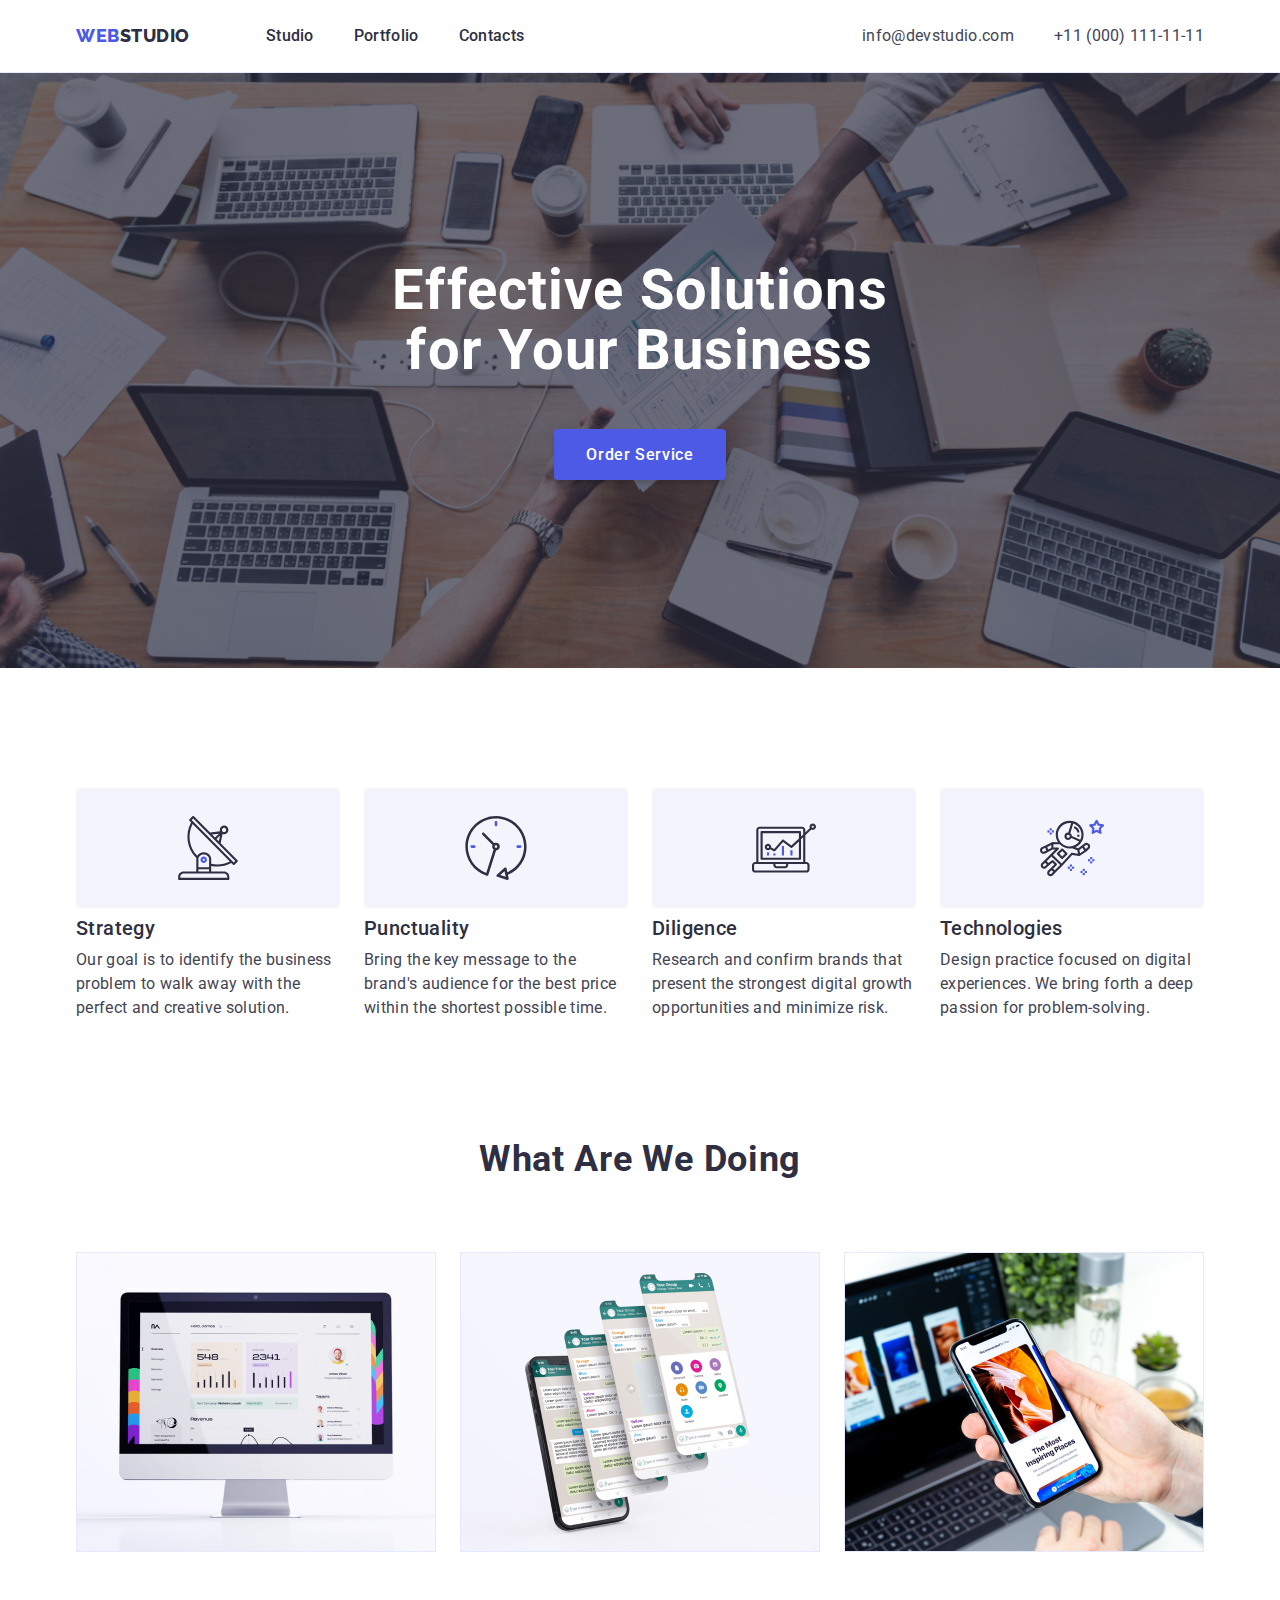
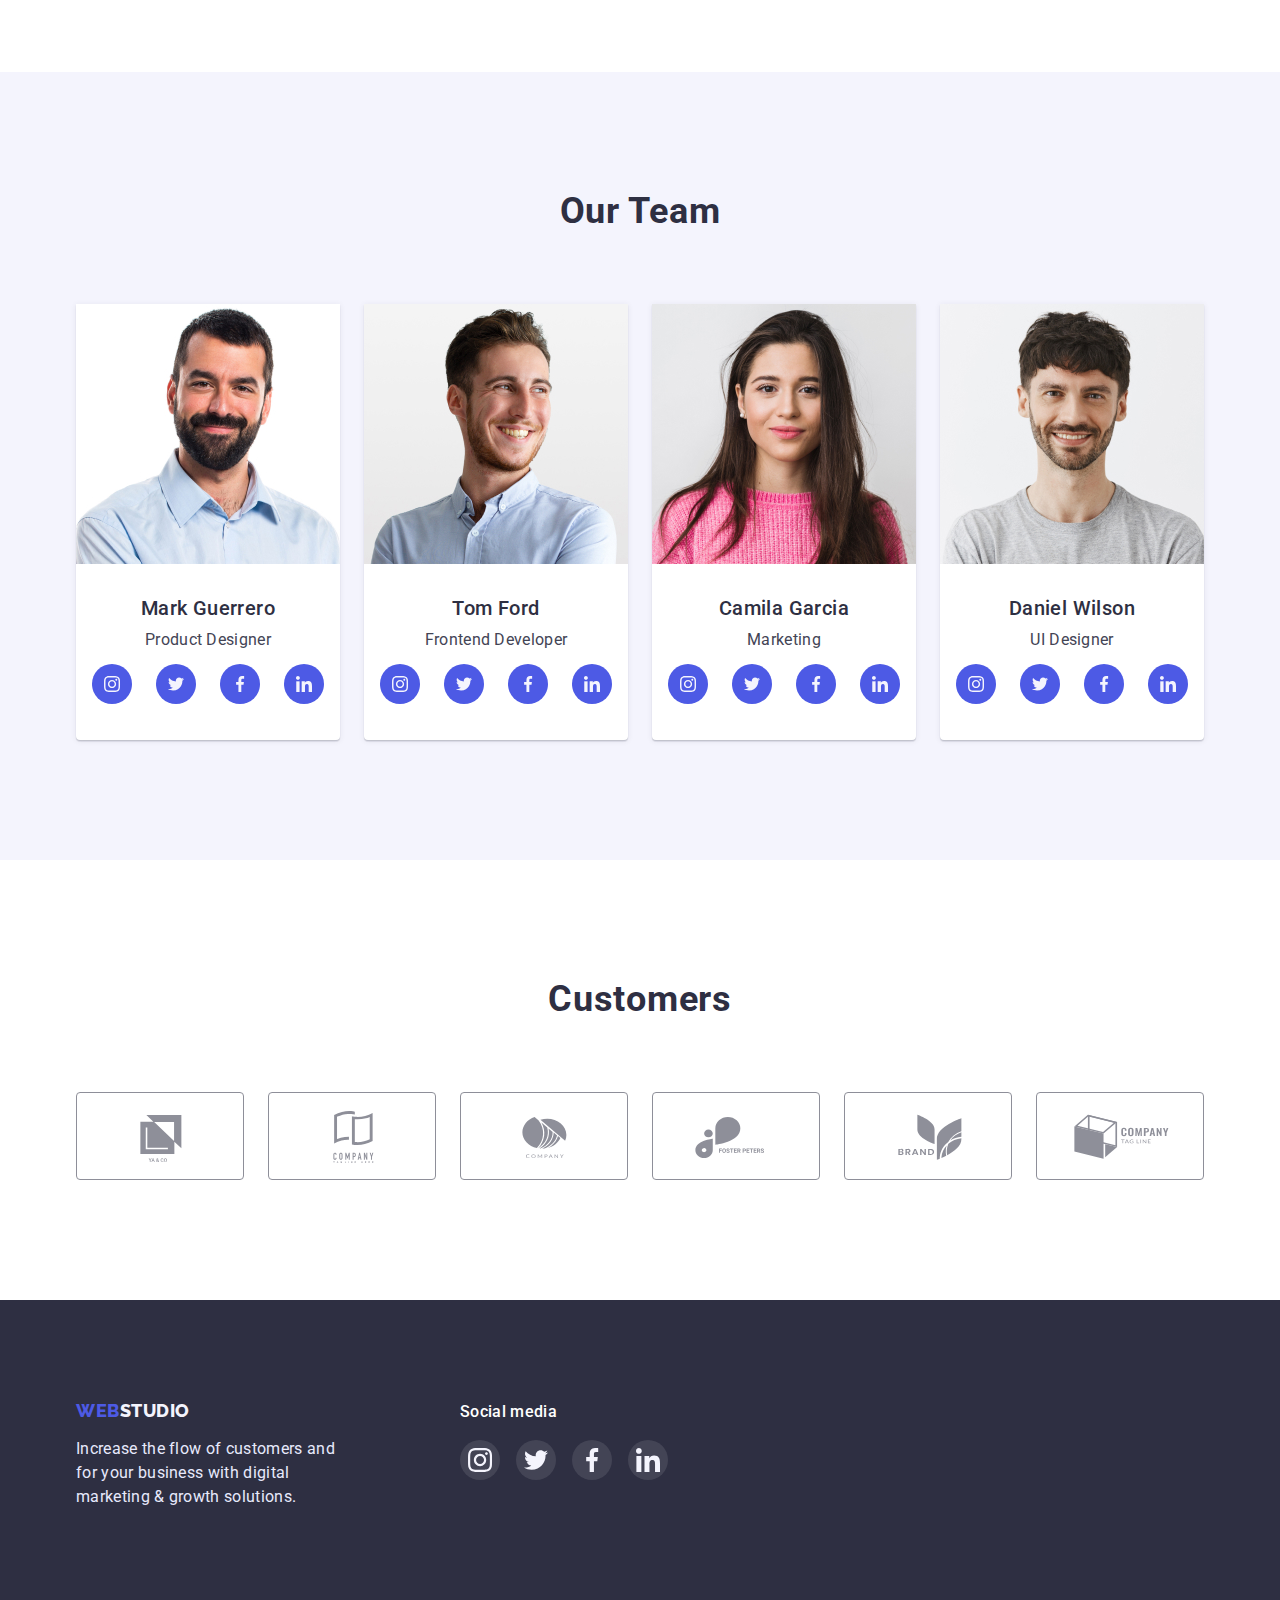
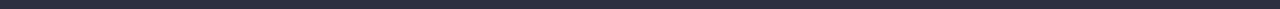
==== index.html @ 02fd0c1c "added blue overlay in cards" ====
<!DOCTYPE html>
<html lang="en">
  <head>
    <meta charset="UTF-8" />
    <meta http-equiv="X-UA-Compatible" content="IE=edge" />
    <meta name="viewport" content="width=device-width, initial-scale=1.0" />
    <title>WebStudio</title>
    <link rel="stylesheet" href="./css/normalize.css" />
    <link rel="preconnect" href="https://fonts.googleapis.com" />
    <link rel="preconnect" href="https://fonts.gstatic.com" crossorigin />
    <link
      href="https://fonts.googleapis.com/css2?family=Raleway:wght@700&family=Roboto:wght@400;500;700;900&display=swap"
      rel="stylesheet"
    />
    <link rel="stylesheet" href="./css/styles.css" />
  </head>

  <body>
    <!-- HEADER -->
    <header class="header">
      <div class="container">
        <nav class="navigation">
          <a class="logo link" href="./index.html">
            <span class="logo-web">Web</span>Studio</a
          >
          <ul class="menu list">
            <li class="menu-item">
              <a class="menu-link link" href="./index.html">Studio</a>
            </li>
            <li class="menu-item">
              <a class="menu-link link" href="./portfolio.html">Portfolio</a>
            </li>
            <li class="menu-item">
              <a class="menu-link link" href="">Contacts</a>
            </li>
          </ul>

          <ul class="contact-block list">
            <li class="contact-item">
              <a class="contact-mail link" href="mailto:info@devstudio.com"
                >info@devstudio.com</a
              >
            </li>
            <li class="contact-item">
              <a class="contact-number link" href="tel:+11(000)111-11-11"
                >+11 (000) 111-11-11</a
              >
            </li>
          </ul>
        </nav>
      </div>
    </header>

    <main>
      <!-- HERO -->
      <section class="hero">
        <div class="container">
          <h1 class="hero-title">Effective Solutions for Your Business</h1>
          <button class="hero-btn" type="button">Order Service</button>
        </div>
      </section>

      <!--Section 1 Description-->
      <section class="description">
        <div class="container">
          <ul class="main-description list">
            <li class="block-description">
              <h3 class="main-description-title">Strategy</h3>
              <p class="text-description">
                Our goal is to identify the business problem to walk away with
                the perfect and creative solution.
              </p>
            </li>
            <li class="block-description">
              <h3 class="main-description-title">Punctuality</h3>
              <p class="text-description">
                Bring the key message to the brand's audience for the best price
                within the shortest possible time.
              </p>
            </li>
            <li class="block-description">
              <h3 class="main-description-title">Diligence</h3>
              <p class="text-description">
                Research and confirm brands that present the strongest digital
                growth opportunities and minimize risk.
              </p>
            </li>
            <li class="block-description">
              <h3 class="main-description-title">Technologies</h3>
              <p class="text-description">
                Design practice focused on digital experiences. We bring forth a
                deep passion for problem-solving.
              </p>
            </li>
          </ul>
        </div>
      </section>

      <!--Section 2 What are we doing-->
      <section class="function">
        <div class="container">
          <h2 class="fuction-title">What are we doing</h2>
          <ul class="functin-list list">
            <li class="function-description">
              <img
                src="./images/img1.jpg"
                alt="Monitor"
                width="360"
                height="300"
              />
            </li>
            <li class="function-description">
              <img
                src="./images/img2.jpeg"
                alt="Mobile app"
                width="360"
                height="300"
              />
            </li>
            <li class="function-description">
              <img
                src="./images/img3.jpeg"
                alt="The Most Inspiring Place"
                width="360"
                height="300"
              />
            </li>
          </ul>
        </div>
      </section>

      <!--Section 3  Our Team-->
      <section class="team">
        <div class="container">
          <h2 class="team-title">Our Team</h2>
          <ul class="team-list list">
            <li class="team-block">
              <img
                src="./images/img4.jpeg"
                alt="Mark Guerrero"
                width="264"
                height="260"
              />
              <h3 class="team-name">Mark Guerrero</h3>
              <p class="team-post">Product Designer</p>
              <ul class="team-soc-list list">
                <li class="team-soc-item">
                  <a href="#" class="team-soc-link link">
                    <svg class="team-soc-icon" weight="16" height="16">
                      <use href="./images/sprite.svg#icon-instagram"></use>
                    </svg>
                  </a>
                </li>
                <li class="team-soc-item">
                  <a href="#" class="team-soc-link link">
                    <svg class="team-soc-icon" weight="16" height="16">
                      <use href="./images/sprite.svg#icon-twitter"></use>
                    </svg>
                  </a>
                </li>
                <li class="team-soc-item">
                  <a href="#" class="team-soc-link link">
                    <svg class="team-soc-icon" weight="16" height="16">
                      <use href="./images/sprite.svg#icon-facebook"></use>
                    </svg>
                  </a>
                </li>
                <li class="team-soc-item">
                  <a href="#" class="team-soc-link link">
                    <svg class="team-soc-icon" weight="16" height="16">
                      <use href="./images/sprite.svg#icon-linkedin"></use>
                    </svg>
                  </a>
                </li>
              </ul>
            </li>
            <li class="team-block">
              <img
                src="./images/img5.jpeg"
                alt="Tom Ford"
                width="264"
                height="260"
              />
              <h3 class="team-name">Tom Ford</h3>
              <p class="team-post">Frontend Developer</p>
              <ul class="team-soc-list list">
                <li class="team-soc-item">
                  <a href="#" class="team-soc-link link">
                    <svg class="team-soc-icon" weight="16" height="16">
                      <use href="./images/sprite.svg#icon-instagram"></use>
                    </svg>
                  </a>
                </li>
                <li class="team-soc-item">
                  <a href="#" class="team-soc-link link">
                    <svg class="team-soc-icon" weight="16" height="16">
                      <use href="./images/sprite.svg#icon-twitter"></use>
                    </svg>
                  </a>
                </li>
                <li class="team-soc-item">
                  <a href="#" class="team-soc-link link">
                    <svg class="team-soc-icon" weight="16" height="16">
                      <use href="./images/sprite.svg#icon-facebook"></use>
                    </svg>
                  </a>
                </li>
                <li class="team-soc-item">
                  <a href="#" class="team-soc-link link">
                    <svg class="team-soc-icon" weight="16" height="16">
                      <use href="./images/sprite.svg#icon-linkedin"></use>
                    </svg>
                  </a>
                </li>
              </ul>
            </li>
            <li class="team-block">
              <img
                src="./images/img6.jpeg"
                alt="Camila Garcia"
                width="264"
                height="260"
              />
              <h3 class="team-name">Camila Garcia</h3>
              <p class="team-post">Marketing</p>
              <ul class="team-soc-list list">
                <li class="team-soc-item">
                  <a href="#" class="team-soc-link link">
                    <svg class="team-soc-icon" weight="16" height="16">
                      <use href="./images/sprite.svg#icon-instagram"></use>
                    </svg>
                  </a>
                </li>
                <li class="team-soc-item">
                  <a href="#" class="team-soc-link link">
                    <svg class="team-soc-icon" weight="16" height="16">
                      <use href="./images/sprite.svg#icon-twitter"></use>
                    </svg>
                  </a>
                </li>
                <li class="team-soc-item">
                  <a href="#" class="team-soc-link link">
                    <svg class="team-soc-icon" weight="16" height="16">
                      <use href="./images/sprite.svg#icon-facebook"></use>
                    </svg>
                  </a>
                </li>
                <li class="team-soc-item">
                  <a href="#" class="team-soc-link link">
                    <svg class="team-soc-icon" weight="16" height="16">
                      <use href="./images/sprite.svg#icon-linkedin"></use>
                    </svg>
                  </a>
                </li>
              </ul>
            </li>
            <li class="team-block">
              <img
                src="./images/img7.jpeg"
                alt="Daniel Wilson"
                width="264"
                height="260"
              />
              <h3 class="team-name">Daniel Wilson</h3>
              <p class="team-post">UI Designer</p>
              <ul class="team-soc-list list">
                <li class="team-soc-item">
                  <a href="#" class="team-soc-link link">
                    <svg class="team-soc-icon" weight="16" height="16">
                      <use href="./images/sprite.svg#icon-instagram"></use>
                    </svg>
                  </a>
                </li>
                <li class="team-soc-item">
                  <a href="#" class="team-soc-link link">
                    <svg class="team-soc-icon" weight="16" height="16">
                      <use href="./images/sprite.svg#icon-twitter"></use>
                    </svg>
                  </a>
                </li>
                <li class="team-soc-item">
                  <a href="#" class="team-soc-link link">
                    <svg class="team-soc-icon" weight="16" height="16">
                      <use href="./images/sprite.svg#icon-facebook"></use>
                    </svg>
                  </a>
                </li>
                <li class="team-soc-item">
                  <a href="#" class="team-soc-link link">
                    <svg class="team-soc-icon" weight="16" height="16">
                      <use href="./images/sprite.svg#icon-linkedin"></use>
                    </svg>
                  </a>
                </li>
              </ul>
            </li>
          </ul>
        </div>
      </section>

      <!--Section 4  CUSTOMERS-->
      <section class="customer">
        <div class="container">
          <h2 class="customer-title">Customers</h2>
          <ul class="customer-list-company list">
            <li class="customer-list-item">
              <a href="#" class="customer-link-company">
                <svg class="customer-icon" width="104" height="56">
                  <use href="./images/sprite.svg#icon-ya-co"></use>
                </svg>
              </a>
            </li>
            <li class="customer-list-item">
              <a href="#" class="customer-link-company">
                <svg class="customer-icon" width="104" height="56">
                  <use href="./images/sprite.svg#icon-tagline"></use>
                </svg>
              </a>
            </li>
            <li class="customer-list-item">
              <a href="#" class="customer-link-company">
                <svg class="customer-icon" width="104" height="56">
                  <use href="./images/sprite.svg#icon-company"></use>
                </svg>
              </a>
            </li>
            <li class="customer-list-item">
              <a href="#" class="customer-link-company">
                <svg class="customer-icon" width="104" height="56">
                  <use href="./images/sprite.svg#icon-foster-peters"></use>
                </svg>
              </a>
            </li>
            <li class="customer-list-item">
              <a href="#" class="customer-link-company">
                <svg class="customer-icon" width="104" height="56">
                  <use href="./images/sprite.svg#icon-brand"></use>
                </svg>
              </a>
            </li>
            <li class="customer-list-item">
              <a href="#" class="customer-link-company">
                <svg class="customer-icon" width="104" height="56">
                  <use href="./images/sprite.svg#icon-tag-line"></use>
                </svg>
              </a>
            </li>
          </ul>
        </div>
      </section>
    </main>

    <!--Footer-->
    <footer class="footer">
      <div class="container">
        <div>
          <a class="logo-footer link" href="./index.html">
            <span class="logo-web">Web</span>Studio
          </a>
          <p class="footer-text">
            Increase the flow of customers and for your business with digital
            marketing & growth solutions.
          </p>
        </div>

        <div class="social-media">
          <h3 class="social-media-title">Social media</h3>
          <ul class="footer-soc-list list">
            <li class="footer-soc-item">
              <a href="#" class="footer-soc-link link">
                <svg class="footer-soc-icon" weight="24" height="24">
                  <use href="./images/sprite.svg#icon-instagram"></use>
                </svg>
              </a>
            </li>
            <li class="footer-soc-item">
              <a href="#" class="footer-soc-link link">
                <svg class="footer-soc-icon" weight="24" height="24">
                  <use href="./images/sprite.svg#icon-twitter"></use>
                </svg>
              </a>
            </li>
            <li class="footer-soc-item">
              <a href="#" class="footer-soc-link link">
                <svg class="footer-soc-icon" weight="24" height="24">
                  <use href="./images/sprite.svg#icon-facebook"></use>
                </svg>
              </a>
            </li>
            <li class="footer-soc-item">
              <a href="#" class="footer-soc-link link">
                <svg class="footer-soc-icon" weight="24" height="24">
                  <use href="./images/sprite.svg#icon-linkedin"></use>
                </svg>
              </a>
            </li>
          </ul>
        </div>
      </div>
    </footer>
  </body>
</html>
---- css/styles.css ----
:root {
  --accent-color: #4d5ae5;
  --title-color: #2e2f42;
  --main-text-color: #434455;
  --accent-light-color: #ffffff;
}

* {
  margin: 0;
  padding: 0;
  box-sizing: border-box;
}

body {
  font-family: "Roboto", sans-serif;
  color: var(--title-color);
  font-weight: 700;
}

h1,
h2,
h3,
h4,
p {
  margin: 0;
}

ul {
  margin: 0;
  padding-left: 0;
}

img {
  display: block;
}
button {
  cursor: pointer;
}

.container {
  width: 1158px;
  padding-left: 15px;
  padding-right: 15px;
  margin: 0 auto;
}

.link {
  display: inline-block;
  text-decoration: none;
}

/*-------- HEDER -------- */
.header {
  padding-top: 24px;
  padding-bottom: 24px;

  border-bottom: 1px solid #e7e9fc;
}

.navigation {
  display: flex;
  align-items: center;
}

.navigation ul {
  display: flex;
}

.logo {
  margin-right: 76px;

  font-family: "Raleway";
  font-weight: 800;
  font-size: 18px;
  line-height: 1.33;
  letter-spacing: 0.03em;
  text-transform: uppercase;
  color: var(--title-color);
}
.logo-web {
  color: var(--accent-color);
}

.menu-item:not(:last-child) {
  margin-right: 40px;
}

.menu-link {
  font-weight: 500;
  font-size: 16px;
  line-height: 1.5;
  letter-spacing: 0.02em;
  color: var(--title-color);
}

.menu-link:hover,
.menu-link:focus {
  color: var(--accent-color);
}

.contact-block {
  margin-left: auto;
}

.contact-item:not(:last-child) {
  margin-right: 40px;
}

.contact-mail {
  font-weight: 400;
  font-size: 16px;
  line-height: 1.5;
  letter-spacing: 0.02em;
  color: var(--main-text-color);
}

.contact-number {
  font-weight: 400;
  font-size: 16px;
  line-height: 1.5;
  letter-spacing: 0.02em;
  color: var(--main-text-color);
}

.contact-number:hover,
.contact-number:focus {
  color: var(--accent-color);
}

.list {
  list-style: none;
}

.contact-mail:hover,
.contact-mail:focus {
  color: var(--accent-color);
}

/* ------- HERO -------- */

.hero {
  padding-top: 188px;
  padding-bottom: 188px;
  max-width: 1440px;
  margin: 0 auto;

  background-color: var(--title-color);
  background-image: linear-gradient(
      rgba(46, 47, 66, 0.7),
      rgba(46, 47, 66, 0.7)
    ),
    url(../images/people-office.jpeg);
  background-repeat: no-repeat;
  background-size: cover;
  background-position: center;

  /* text-align: center; */
}

.hero .container {
  display: flex;
  flex-direction: column;
  gap: 48px;
  align-items: center;
}

.hero-title {
  display: block;
  max-width: 500px;

  font-size: 56px;
  line-height: 1.07;
  text-align: center;
  letter-spacing: 0.02em;
  color: var(--accent-light-color);
}

.hero-btn {
  display: inline-block;
  padding: 16px 32px 16px 32px;

  font-family: "Roboto", sans-serif;
  font-weight: 500;
  font-size: 16px;
  line-height: 1.19;
  letter-spacing: 0.04em;
  color: var(--accent-light-color);
  background: var(--accent-color);

  box-shadow: 0px 4px 4px rgba(0, 0, 0, 0.15);
  border: var(--accent-color);
  border-radius: 4px;
}

.hero-btn:hover,
.hero-btn:focus {
  background: #404bbf;
  bottom: none;
}

/* ------- Section 1 Description ------- */

.description {
  padding-top: 120px;
  padding-bottom: 120px;
}

.main-description {
  display: flex;
  gap: 24px;

  font-size: 20px;
  line-height: 1.2;
  letter-spacing: 0.02em;
  color: var(--title-color);
}

.main-description-title {
  margin-bottom: 8px;
  margin-top: 8px;
  font-weight: 500;
  font-size: 20px;
  line-height: 1.2;
}

.block-description {
  width: calc((100% - 72px) / 4);
}

.block-description::before {
  display: block;
  content: "";
  height: 120px;
  background-repeat: no-repeat;
  background-position: center;
  background-color: #f4f4fd;
  border-radius: 4px;
}

.block-description:nth-child(1)::before {
  background-image: url(../images/antenna.svg);
}

.block-description:nth-child(2)::before {
  background-image: url(../images/clock.svg);
}

.block-description:nth-child(3)::before {
  background-image: url(../images/diagram.svg);
}

.block-description:nth-child(4)::before {
  background-image: url(../images/astronaut.svg);
}

.text-description {
  font-weight: 400;
  font-size: 16px;
  line-height: 1.5;
  letter-spacing: 0.02em;
  color: var(--main-text-color);
}

/* <!----- Section 2 What are we doing -----> */

.function {
  padding-bottom: 120px;
}

.fuction-title {
  margin-bottom: 72px;
  font-weight: 700;
  font-size: 36px;
  line-height: 1.11;
  text-align: center;
  letter-spacing: 0.02em;
  text-transform: capitalize;
  color: var(--title-color);
}
.functin-list {
  display: flex;
  gap: 24px;
}

/* ------- Section 3  Our Team -------- */

.team {
  padding-top: 120px;
  padding-bottom: 120px;
  background: #f4f4fd;
}
.team-title {
  margin-bottom: 72px;
  font-weight: 700;
  font-size: 36px;
  line-height: 1.11;
  text-align: center;
  letter-spacing: 0.02em;
  text-transform: capitalize;
  color: var(--title-color);
}
.team-list {
  display: flex;
  gap: 24px;
}
.team-block {
  background: var(--accent-light-color);

  box-shadow: 0px 1px 6px rgba(46, 47, 66, 0.08),
    0px 1px 1px rgba(46, 47, 66, 0.16), 0px 2px 1px rgba(46, 47, 66, 0.08);
  border-radius: 0px 0px 4px 4px;
}
.team-name {
  margin-top: 32px;
  margin-bottom: 8px;

  font-weight: 500;
  font-size: 20px;
  line-height: 1.2;
  text-align: center;
  letter-spacing: 0.02em;
  color: var(--title-color);
}
.team-post {
  margin-bottom: 32px;
  font-weight: 400;
  font-size: 16px;
  line-height: 1.5;
  text-align: center;
  letter-spacing: 0.02em;
  color: var(--main-text-color);
  margin-bottom: 12px;
}

.team-soc-list {
  display: flex;
  justify-content: center;
  gap: 24px;
  padding-bottom: 36px;
}

.team-soc-item {
  width: 40px;
  height: 40px;
}

.team-soc-link {
  display: flex;
  align-items: center;
  justify-content: center;
  width: 100%;
  height: 100%;
  background-color: var(--accent-color);
  border-radius: 50%;
}

.team-soc-link:hover,
.team-soc-link:focus {
  background-color: #404bbf;
}

.team-soc-icon {
  fill: #f4f4fd;
}

/* ----------- CUSTOMER ---------- */

.customer {
  padding-top: 120px;
  padding-bottom: 120px;
}

.customer-title {
  margin-bottom: 72px;
  font-weight: 700;
  font-size: 36px;
  line-height: 1.11;
  text-align: center;
  letter-spacing: 0.02em;
  text-transform: capitalize;
  color: var(--title-color);
}

.customer-list-company {
  display: flex;
  gap: 24px;
}

.customer-list-item {
  display: flex;
  width: 168px;
  height: 88px;
  align-items: center;
  justify-content: center;
}

.customer-link-company {
  display: flex;
  width: 100%;
  height: 100%;
  align-items: center;
  justify-content: center;
  border: 1px solid #8e8f99;
  border-radius: 4px;
}

.customer-link-company:hover,
.customer-link-company:focus {
  border: 1px solid #404bbf;
  border-radius: 4px;
}

.customer-icon {
  fill: #8e8f99;
}

.customer-link-company:hover .customer-icon,
.customer-link-company:focus .customer-icon {
  fill: #404bbf;
}

/* ----------- FOOTER ---------- */

.footer {
  padding-top: 100px;
  padding-bottom: 100px;
  background: var(--title-color);
}

.footer > .container {
  display: flex;
  align-items: baseline;
  gap: 120px;
}

.logo-footer {
  margin-bottom: 16px;
  display: inline-block;
  font-family: "Raleway";
  font-weight: 800;
  font-size: 18px;
  line-height: 1.17;
  letter-spacing: 0.03em;
  text-transform: uppercase;
  color: #f4f4fd;
}

.footer-text {
  display: block;
  width: 264px;
  height: 72px;

  font-weight: 400;
  font-size: 16px;
  line-height: 1.5;
  letter-spacing: 0.02em;
  color: #e7e9fc;
}

.footer .social-media {
  display: flex;
  flex-direction: column;
}

.social-media-title {
  font-weight: 500;
  font-size: 16px;
  line-height: 1.5;
  letter-spacing: 0.02em;
  color: #ffffff;
  margin-bottom: 16px;
}

.footer-soc-list {
  display: flex;
  justify-content: center;
  gap: 16px;
  /* padding-bottom: 36px; */
}

.footer-soc-item {
  width: 40px;
  height: 40px;
}

.footer-soc-link {
  display: flex;
  align-items: center;
  justify-content: center;
  width: 100%;
  height: 100%;
  background: rgba(255, 255, 255, 0.1);
  border-radius: 50%;
}

.footer-soc-link:hover,
.footer-soc-link:focus {
  background: #31d0aa;
}

.footer-soc-icon {
  fill: #f4f4fd;
}

/* ================ PORTFOLIO =============== */

.filter {
  padding-top: 96px;
  padding-bottom: 120px;
}

.filter-list {
  margin-bottom: 72px;

  display: flex;
  gap: 24px;
  justify-content: center;
}
.filter-item {
  display: flex;
}
.filter-btn {
  display: flex;
  justify-content: center;
  align-items: center;
  padding: 12px 24px;

  height: 48px;

  font-family: inherit;
  font-weight: 500;
  font-size: 16px;
  line-height: 1.5;
  text-align: center;
  letter-spacing: 0.04em;
  color: var(--accent-color);

  background: #f4f4fd;
  border: 1px solid #e7e9fc;
  border-radius: 4px;
}
.filter-btn:hover,
.filter-btn:focus {
  background: var(--accent-color);
  color: var(--accent-light-color);
  border: 1px solid var(--accent-color);
  border-radius: 4px;
}

/* ----------- GALLERY ---------- */

.gallery-list {
  display: flex;
  flex-wrap: wrap;
  gap: 48px 24px;
}

.gallery-item {
  max-width: 360px;

  font-size: 20px;
  line-height: 1.2;
  letter-spacing: 0.02em;
  color: var(--title-color);
}

.gallery-card-wrapper{
  position: relative;
  overflow: hidden;
}

.overlay {
  position: absolute;
  left: 0;
  top: 0;
  width: 100%;
  height: 100%;

  padding-top: 40px;
  padding-left: 32px;
  padding-right: 32px;
  overflow: auto;

  transform: translate(0, 100%);
  transition: transform 250ms cubic-bezier(0.4, 0, 0.2, 1);

  font-weight: 400;
  font-size: 16px;
  line-height: 1.5;
  letter-spacing: 0.02em;
  color: #f4f4fd;
  background-color: var(--accent-color);
}


.gallery-card-link:hover .overlay,
.gallery-card-link:focus .overlay {
  transform: translate(0, 0);
}

.gallery-name {
  padding: 36px 16px;
  border: 1px solid #e7e9fc;
  border-top: none;
}

.gallery-title {
  margin-bottom: 8px;

  font-weight: 500;
  font-size: 20px;
  line-height: 1.2;
  letter-spacing: 0.02em;
  color: var(--title-color);
}

.gallery-text {
  font-weight: 400;
  font-size: 16px;
  line-height: 1.5;
  letter-spacing: 0.02em;
  color: var(--main-text-color);
}

.gallery-card-link:hover,
.gallery-card-link:focus {

  box-shadow: 0px 1px 6px rgba(46, 47, 66, 0.08),
    0px 1px 1px rgba(46, 47, 66, 0.16), 0px 2px 1px rgba(46, 47, 66, 0.08);
}
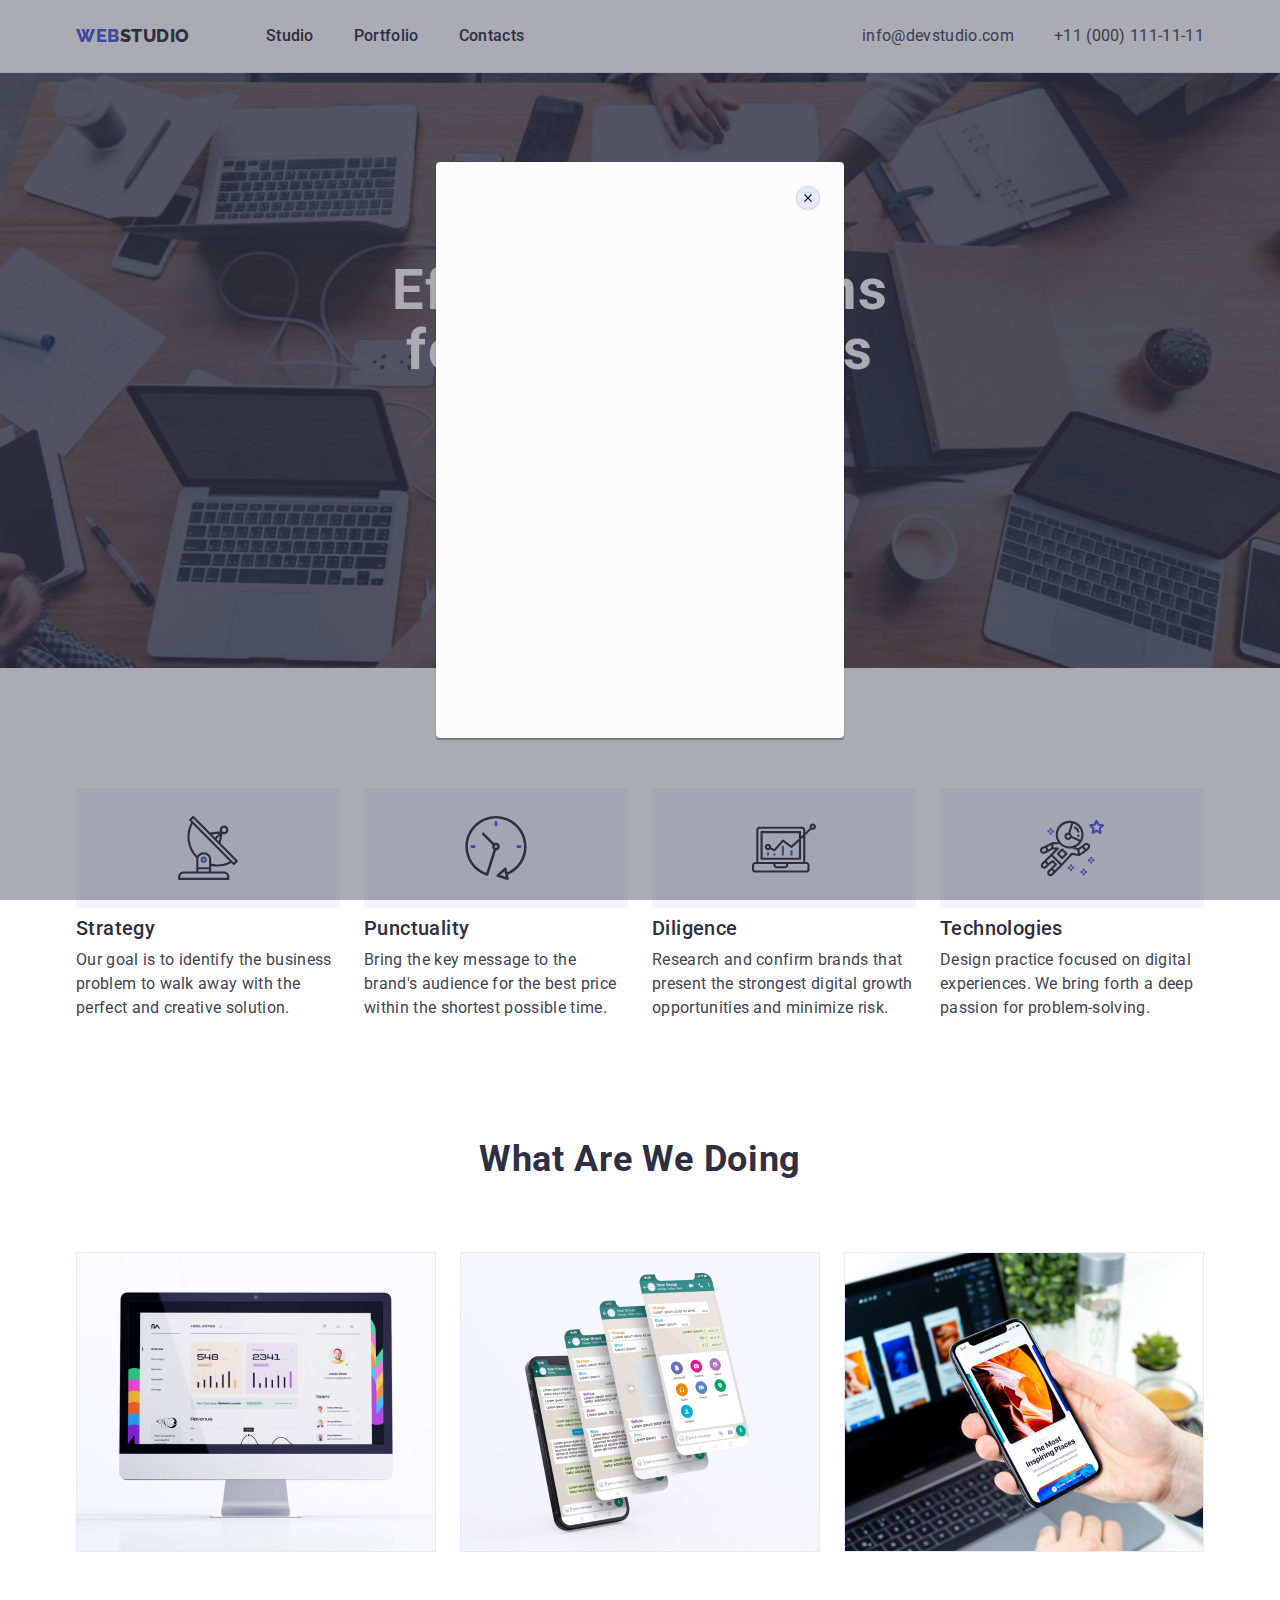
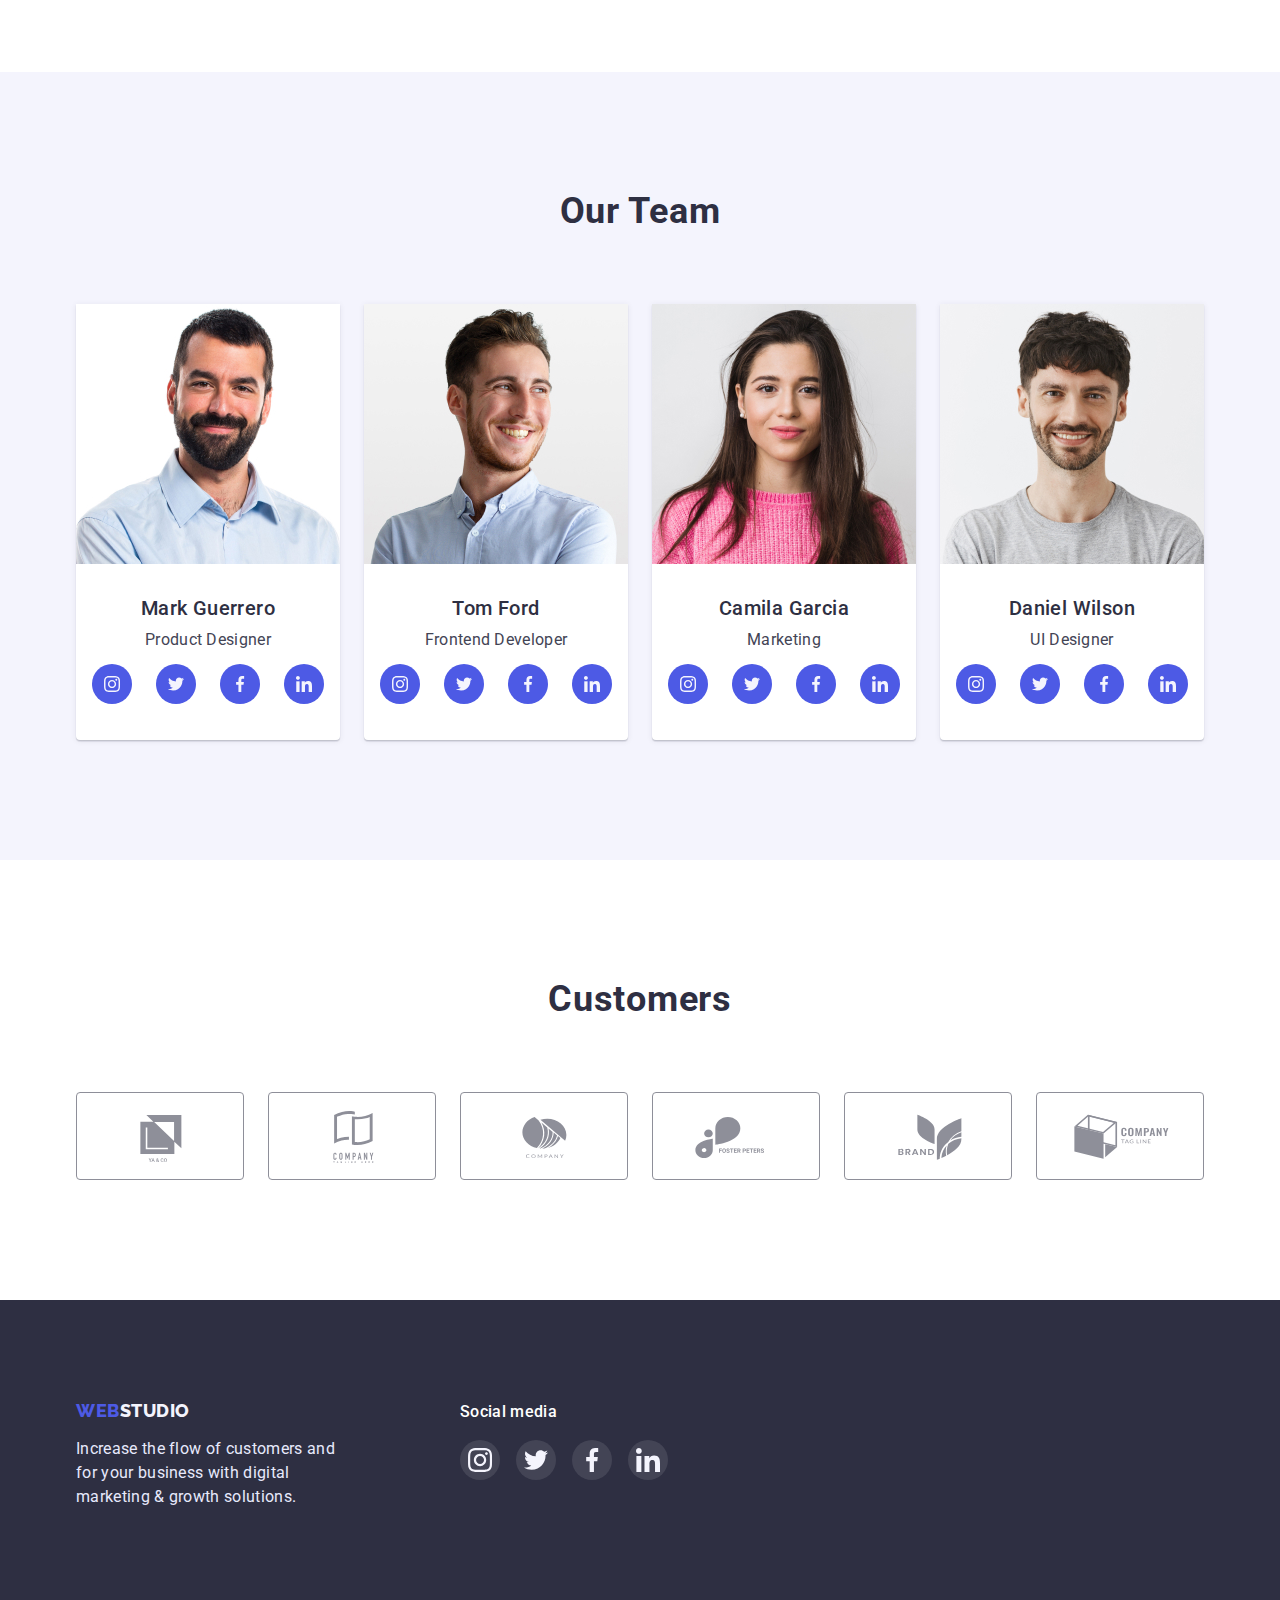
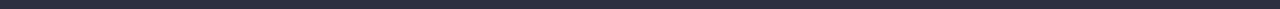
==== commit 74381b22: "added modal window" ====
--- a/index.html
+++ b/index.html
@@ -398,5 +398,16 @@
         </div>
       </div>
     </footer>
+
+    <div class="backdrop">
+      <div class="modal">
+        <button type="button" class="modal-close-btn">
+          <svg class="modal-close-icon" width="8" height="8">
+            <use href="./images/sprite.svg#icon-close"></use>
+          </svg>
+        </button>
+      </div>
+    </div>
+
   </body>
 </html>
--- a/css/styles.css
+++ b/css/styles.css
@@ -3,6 +3,7 @@
   --title-color: #2e2f42;
   --main-text-color: #434455;
   --accent-light-color: #ffffff;
+  --transition-duration-and-funs: 1250ms cubic-bezier(0.4, 0, 0.2, 1);
 }
 
 * {
@@ -564,7 +565,7 @@
   color: var(--title-color);
 }
 
-.gallery-card-wrapper{
+.gallery-card-wrapper {
   position: relative;
   overflow: hidden;
 }
@@ -582,7 +583,7 @@
   overflow: auto;
 
   transform: translate(0, 100%);
-  transition: transform 250ms cubic-bezier(0.4, 0, 0.2, 1);
+  transition: transform var(--transition-duration-and-funs);
 
   font-weight: 400;
   font-size: 16px;
@@ -591,7 +592,6 @@
   color: #f4f4fd;
   background-color: var(--accent-color);
 }
-
 
 .gallery-card-link:hover .overlay,
 .gallery-card-link:focus .overlay {
@@ -624,7 +624,62 @@
 
 .gallery-card-link:hover,
 .gallery-card-link:focus {
-
   box-shadow: 0px 1px 6px rgba(46, 47, 66, 0.08),
     0px 1px 1px rgba(46, 47, 66, 0.16), 0px 2px 1px rgba(46, 47, 66, 0.08);
 }
+
+/* ----------- MODAL WINDOW ---------- */
+
+.backdrop {
+  position: fixed;
+  top: 0;
+  left: 0;
+  z-index: 100;
+  width: 100%;
+  height: 100%;
+  background: rgba(46, 47, 66, 0.4);
+}
+
+.modal {
+  position: absolute;
+  top: 50%;
+  left: 50%;
+  transform: translate(-50%, -50%);
+
+  width: 408px;
+  min-height: 576px;
+  background-color: #fcfcfc;
+  box-shadow: 0px 1px 1px rgba(0, 0, 0, 0.14), 0px 1px 3px rgba(0, 0, 0, 0.12),
+    0px 2px 1px rgba(0, 0, 0, 0.2);
+  border-radius: 4px;
+}
+
+.modal-close-btn {
+  position: absolute;
+  top: 24px;
+  right: 24px;
+  display: flex;
+  justify-content: center;
+  align-items: center;
+  width: 24px;
+  height: 24px;
+  padding: 0;
+  background-color: #e7e9fc;
+  border: 1px solid rgba(0, 0, 0, 0.1);
+  border-radius: 50%;
+  transition: background-color var(--transition-duration-and-funs);
+}
+
+.modal-close-btn:hover,
+.modal-close-btn:focus {
+  background-color: #404BBF;
+}
+
+.modal-close-icon {
+  transition: fill var(--transition-duration-and-funs);
+}
+
+.modal-close-btn:hover .modal-close-icon,
+.modal-close-btn:focus .modal-close-icon {
+  fill: var(--accent-light-color);
+}
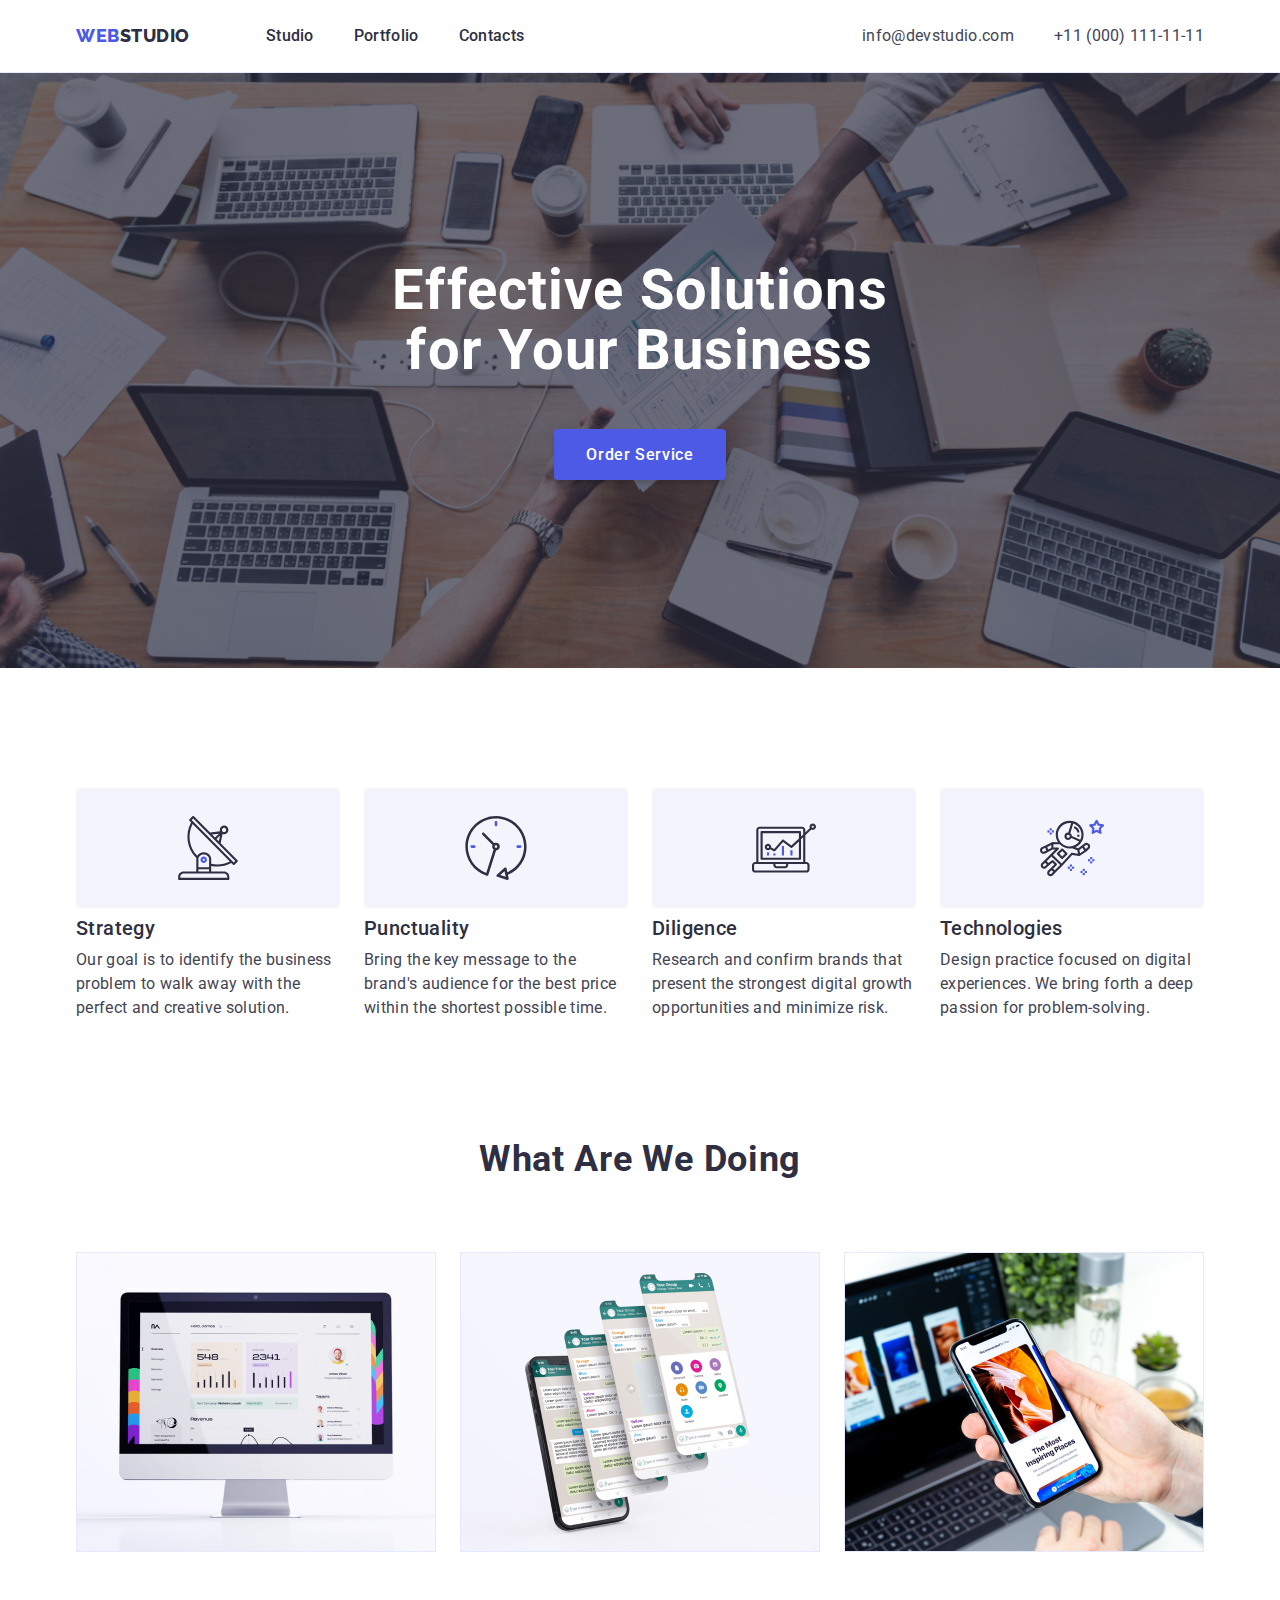
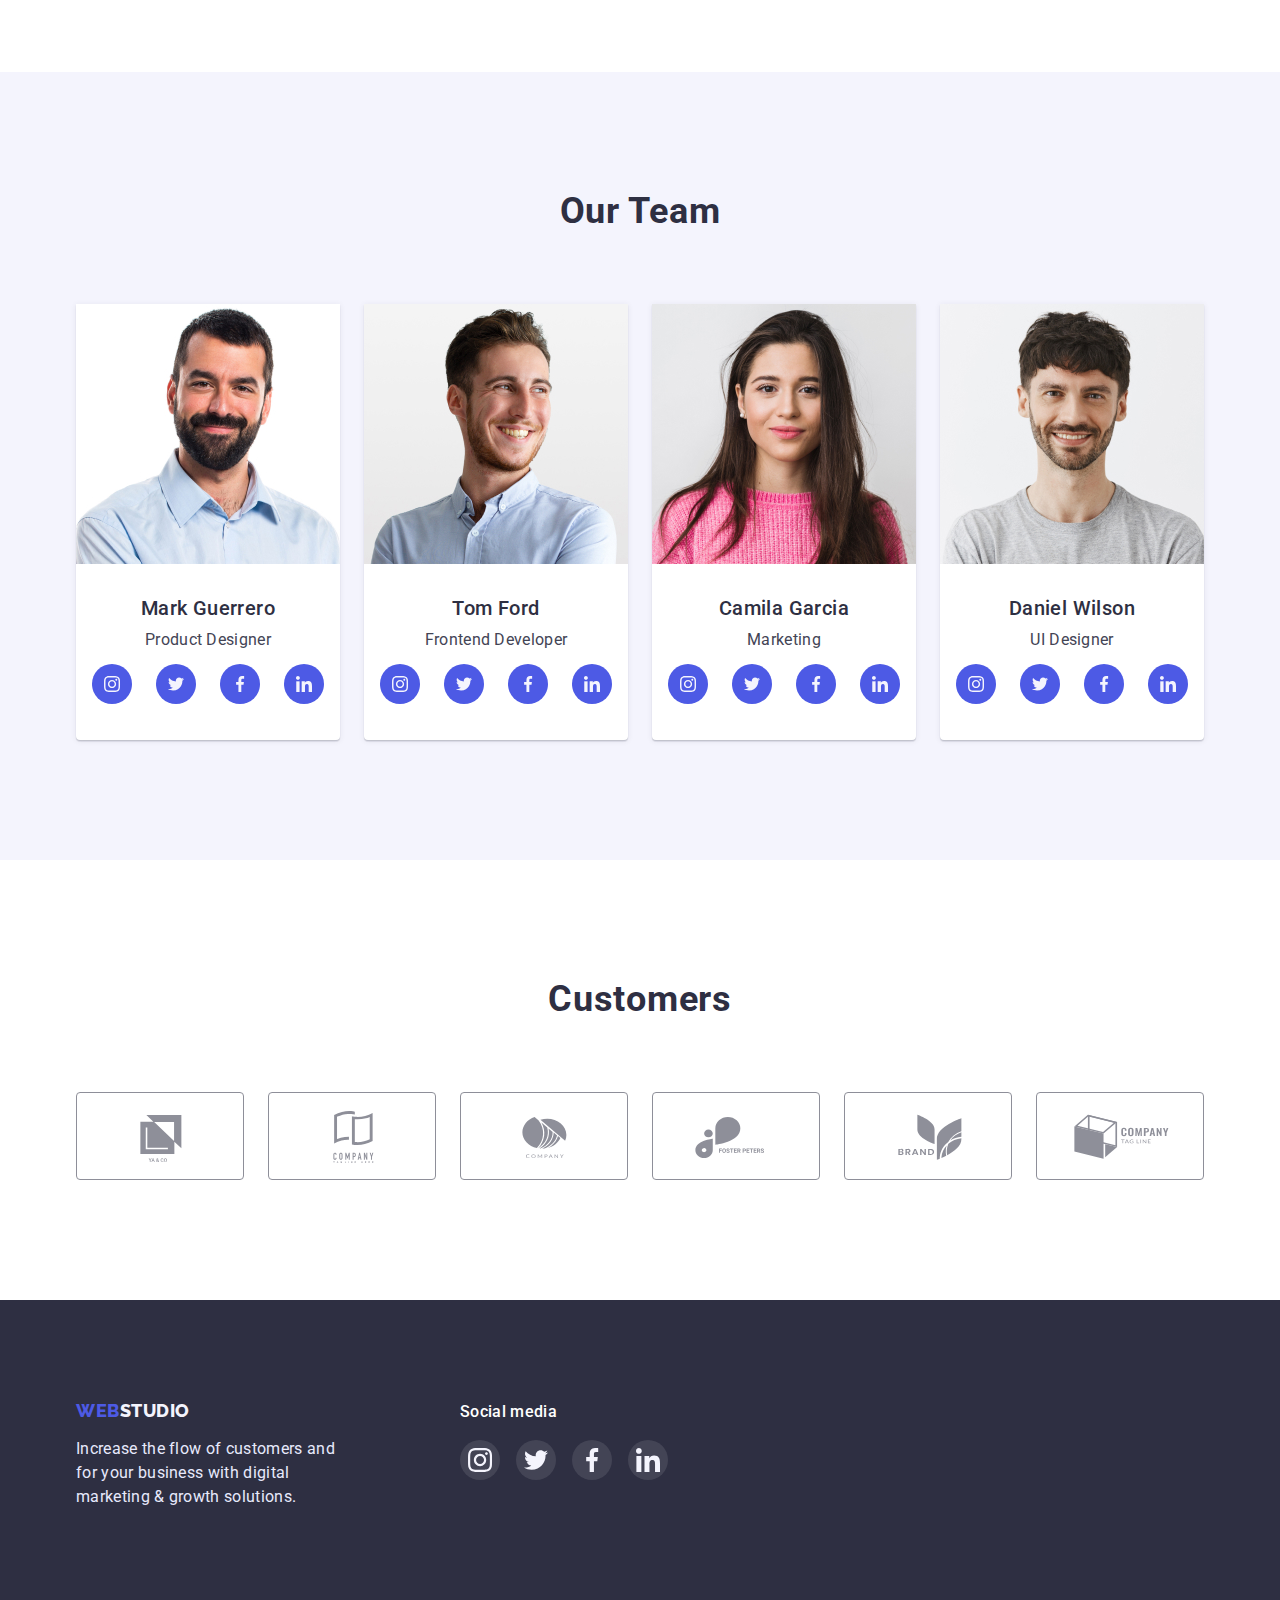
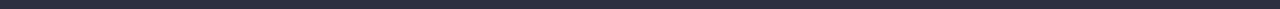
==== commit 8b234310: "added js" ====
--- a/index.html
+++ b/index.html
@@ -56,7 +56,7 @@
       <section class="hero">
         <div class="container">
           <h1 class="hero-title">Effective Solutions for Your Business</h1>
-          <button class="hero-btn" type="button">Order Service</button>
+          <button class="hero-btn" type="button" data-modal-open>Order Service</button>
         </div>
       </section>
 
@@ -399,9 +399,9 @@
       </div>
     </footer>
 
-    <div class="backdrop">
+    <div class="backdrop is-hidden" data-modal>
       <div class="modal">
-        <button type="button" class="modal-close-btn">
+        <button type="button" class="modal-close-btn" data-modal-close>
           <svg class="modal-close-icon" width="8" height="8">
             <use href="./images/sprite.svg#icon-close"></use>
           </svg>
@@ -409,5 +409,7 @@
       </div>
     </div>
 
+    <script src="./js/modal.js"></script>
+
   </body>
 </html>
--- a/css/styles.css
+++ b/css/styles.css
@@ -3,7 +3,7 @@
   --title-color: #2e2f42;
   --main-text-color: #434455;
   --accent-light-color: #ffffff;
-  --transition-duration-and-funs: 1250ms cubic-bezier(0.4, 0, 0.2, 1);
+  --transition-duration-and-funs: 250ms cubic-bezier(0.4, 0, 0.2, 1);
 }
 
 * {
@@ -638,6 +638,14 @@
   width: 100%;
   height: 100%;
   background: rgba(46, 47, 66, 0.4);
+
+  transition: opasity var(--transition-duration-and-funs), visibility var(--transition-duration-and-funs);
+}
+
+.backdrop.is-hidden {
+  opacity: 0;
+  visibility: hidden;
+  pointer-events: none;
 }
 
 .modal {
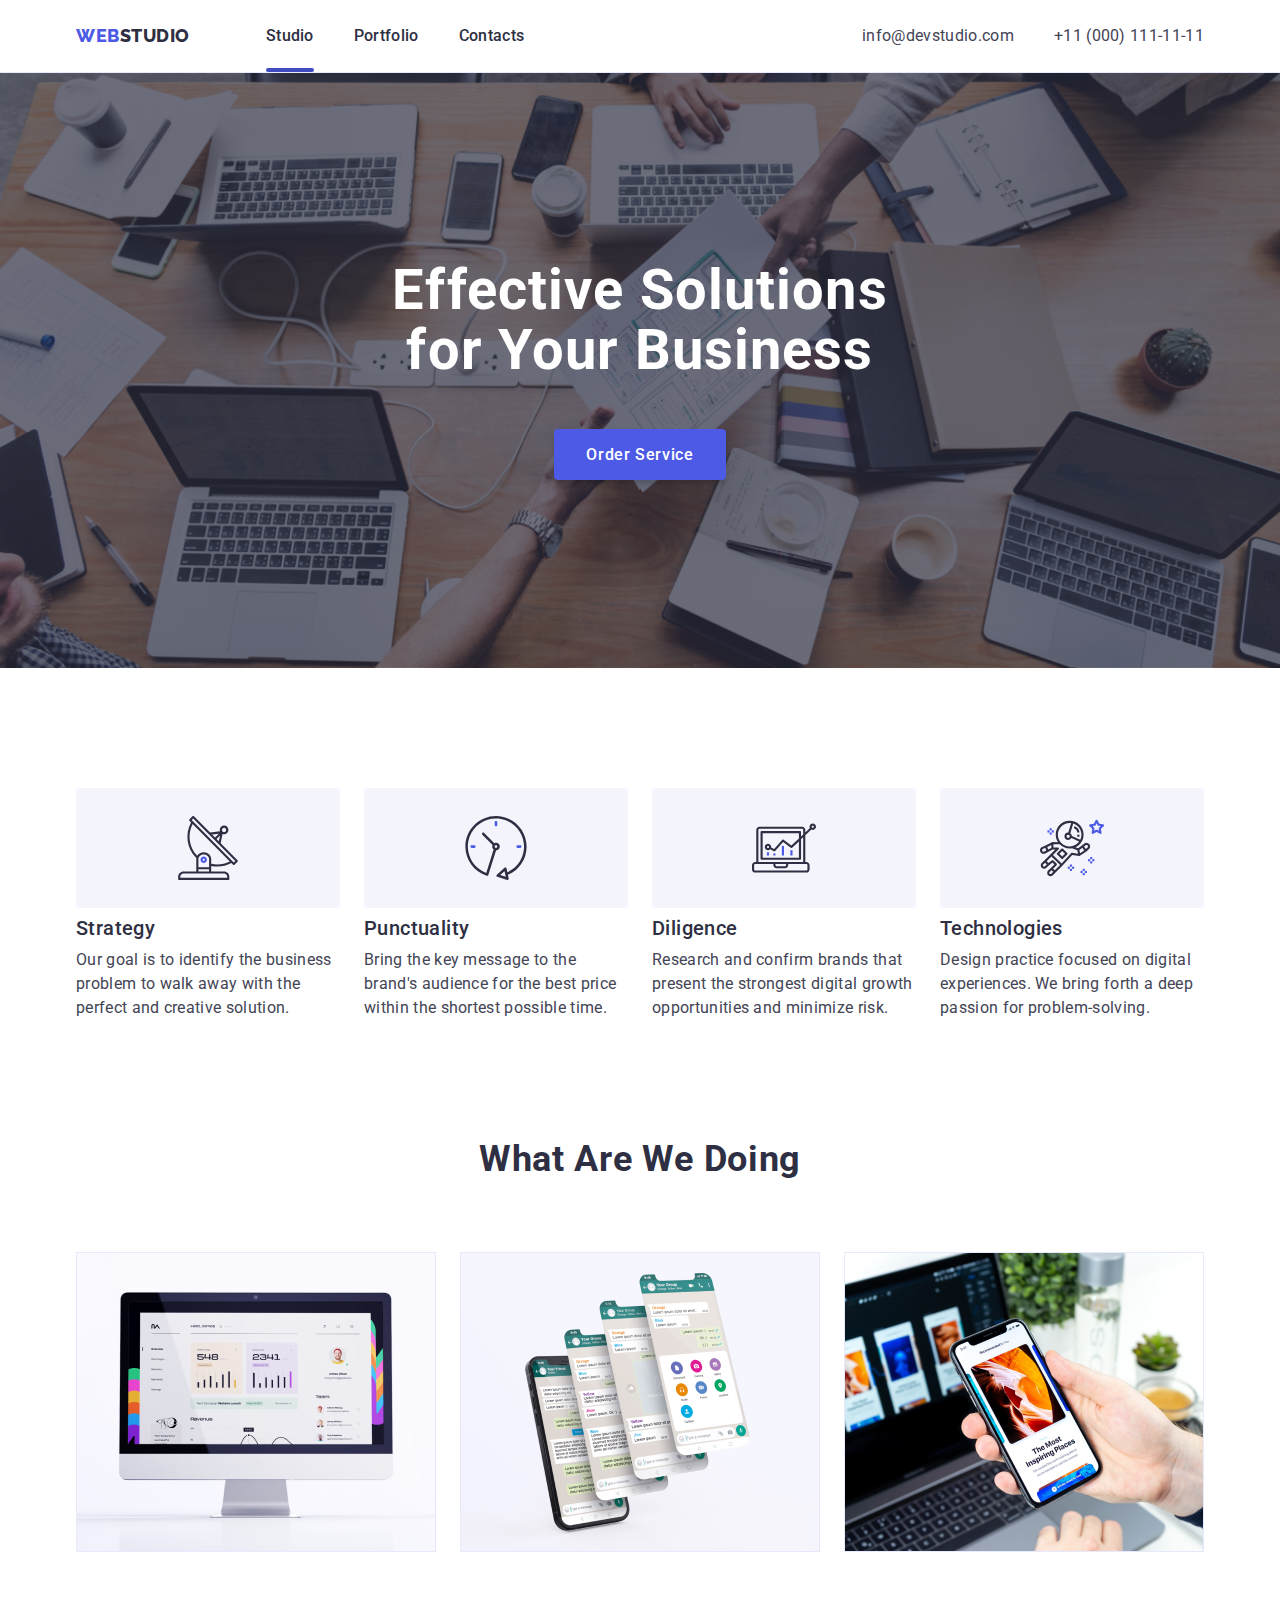
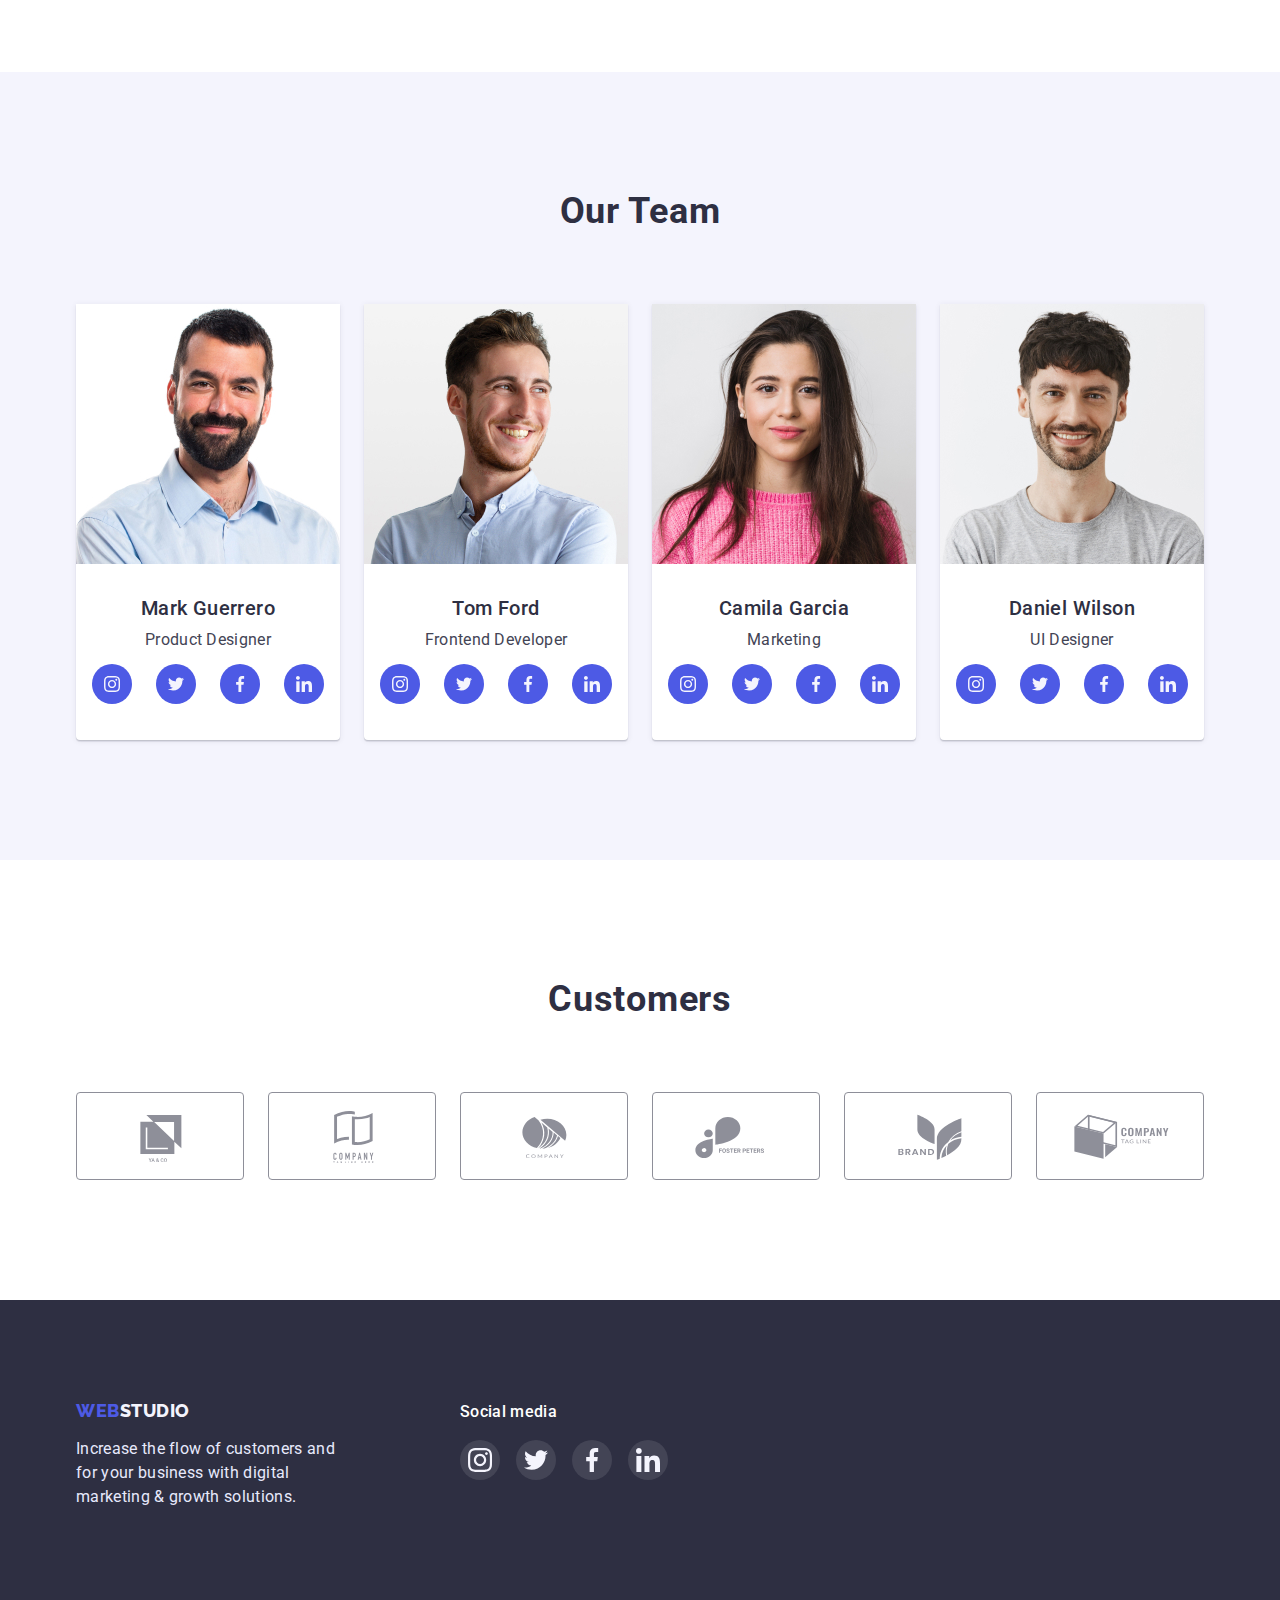
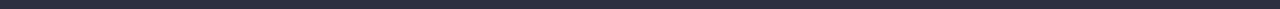
==== commit 8abb42ea: "added hover effect" ====
--- a/index.html
+++ b/index.html
@@ -25,7 +25,7 @@
           >
           <ul class="menu list">
             <li class="menu-item">
-              <a class="menu-link link" href="./index.html">Studio</a>
+              <a class="menu-link link active" href="./index.html">Studio</a>
             </li>
             <li class="menu-item">
               <a class="menu-link link" href="./portfolio.html">Portfolio</a>
--- a/css/styles.css
+++ b/css/styles.css
@@ -78,20 +78,39 @@
   text-transform: uppercase;
   color: var(--title-color);
 }
+
 .logo-web {
   color: var(--accent-color);
 }
 
+.menu-item {
+  position: relative;
+}
+
 .menu-item:not(:last-child) {
   margin-right: 40px;
 }
 
 .menu-link {
+  position: relative;
   font-weight: 500;
   font-size: 16px;
   line-height: 1.5;
   letter-spacing: 0.02em;
   color: var(--title-color);
+  transition: color var(--transition-duration-and-funs);
+}
+
+.menu-link.active::after {
+  position: absolute;
+  left: 0;
+  bottom: -24px;
+  width: 100%;
+  height: 4px;
+  content: "";
+
+  background-color: #404bbf;
+  border-radius: 2px;
 }
 
 .menu-link:hover,
@@ -191,11 +210,12 @@
   box-shadow: 0px 4px 4px rgba(0, 0, 0, 0.15);
   border: var(--accent-color);
   border-radius: 4px;
+  transition: background-color var(--transition-duration-and-funs);
 }
 
 .hero-btn:hover,
 .hero-btn:focus {
-  background: #404bbf;
+  background-color: #404bbf;
   bottom: none;
 }
 
@@ -353,6 +373,7 @@
   height: 100%;
   background-color: var(--accent-color);
   border-radius: 50%;
+  transition: background-color var(--transition-duration-and-funs);
 }
 
 .team-soc-link:hover,
@@ -403,6 +424,8 @@
   justify-content: center;
   border: 1px solid #8e8f99;
   border-radius: 4px;
+  transition: border var(--transition-duration-and-funs),
+    border-radius var(--transition-duration-and-funs);
 }
 
 .customer-link-company:hover,
@@ -413,6 +436,7 @@
 
 .customer-icon {
   fill: #8e8f99;
+  transition: fill var(--transition-duration-and-funs);
 }
 
 .customer-link-company:hover .customer-icon,
@@ -492,6 +516,7 @@
   height: 100%;
   background: rgba(255, 255, 255, 0.1);
   border-radius: 50%;
+  transition: background var(--transition-duration-and-funs);
 }
 
 .footer-soc-link:hover,
@@ -539,6 +564,10 @@
   background: #f4f4fd;
   border: 1px solid #e7e9fc;
   border-radius: 4px;
+  transition: background var(--transition-duration-and-funs),
+    color var(--transition-duration-and-funs),
+    border var(--transition-duration-and-funs),
+    border-radius var(--transition-duration-and-funs);
 }
 .filter-btn:hover,
 .filter-btn:focus {
@@ -620,6 +649,10 @@
   line-height: 1.5;
   letter-spacing: 0.02em;
   color: var(--main-text-color);
+}
+
+.gallery-card-link {
+  transition: box-shadow var(--transition-duration-and-funs);
 }
 
 .gallery-card-link:hover,
@@ -639,7 +672,8 @@
   height: 100%;
   background: rgba(46, 47, 66, 0.4);
 
-  transition: opasity var(--transition-duration-and-funs), visibility var(--transition-duration-and-funs);
+  transition: opacity var(--transition-duration-and-funs),
+    visibility var(--transition-duration-and-funs);
 }
 
 .backdrop.is-hidden {
@@ -652,7 +686,7 @@
   position: absolute;
   top: 50%;
   left: 50%;
-  transform: translate(-50%, -50%);
+  transform: translate(-50%, -50%) scale(1);
 
   width: 408px;
   min-height: 576px;
@@ -660,6 +694,12 @@
   box-shadow: 0px 1px 1px rgba(0, 0, 0, 0.14), 0px 1px 3px rgba(0, 0, 0, 0.12),
     0px 2px 1px rgba(0, 0, 0, 0.2);
   border-radius: 4px;
+  transition: transform var(--transition-duration-and-funs);
+
+}
+
+.backdrop.is-hidden .modal {
+  transform: translate(-50%, -50%) scale(0);
 }
 
 .modal-close-btn {
@@ -680,7 +720,7 @@
 
 .modal-close-btn:hover,
 .modal-close-btn:focus {
-  background-color: #404BBF;
+  background-color: #404bbf;
 }
 
 .modal-close-icon {
